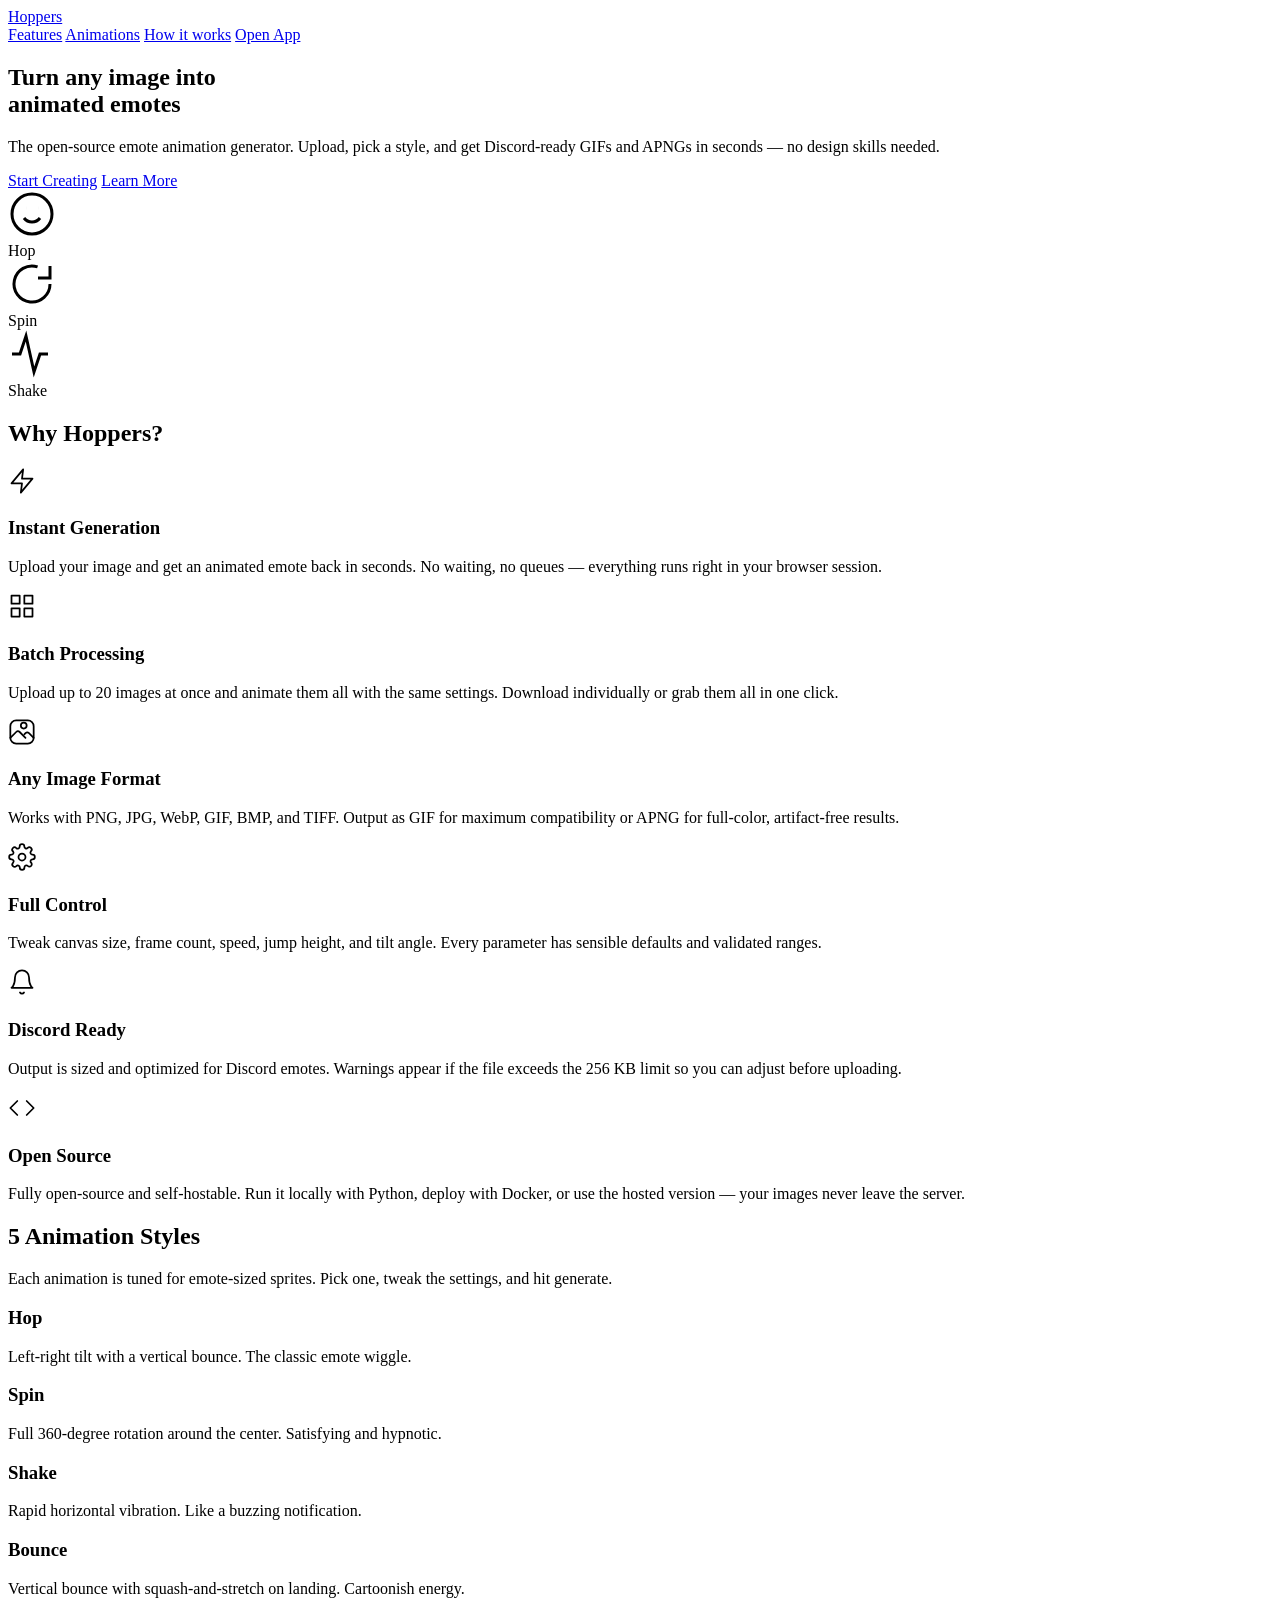
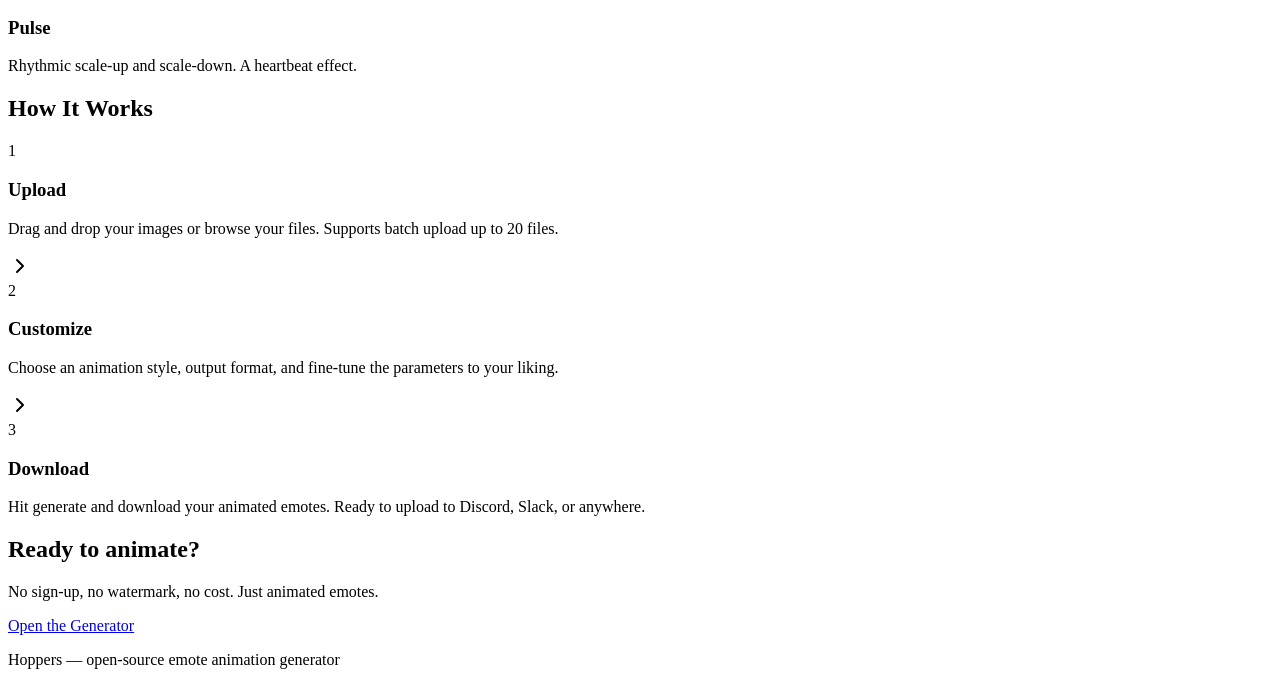
==== web/templates/landing.html @ 4459f93b "Add new animation types, glassmorphism UI, and landing page - Add 4 new animations (spin, shake, bou" ====
<!DOCTYPE html>
<html lang="en">
<head>
  <meta charset="UTF-8">
  <meta name="viewport" content="width=device-width, initial-scale=1.0">
  <title>Hoppers — Animated Emote Generator</title>
  <link rel="preconnect" href="https://fonts.googleapis.com">
  <link rel="preconnect" href="https://fonts.gstatic.com" crossorigin>
  <link href="https://fonts.googleapis.com/css2?family=Inter:wght@400;500;600;700;800&display=swap" rel="stylesheet">
  <link rel="stylesheet" href="/static/style.css">
</head>
<body>

  <!-- Animated background blobs -->
  <div class="bg-blobs" aria-hidden="true">
    <div class="blob blob-1"></div>
    <div class="blob blob-2"></div>
    <div class="blob blob-3"></div>
  </div>

  <!-- Navbar -->
  <nav class="nav-bar">
    <a href="/" class="nav-logo">Hoppers</a>
    <div class="nav-links">
      <a href="#features">Features</a>
      <a href="#animations">Animations</a>
      <a href="#how-it-works">How it works</a>
      <a href="/app" class="btn btn-accent btn-sm">Open App</a>
    </div>
  </nav>

  <div class="container container-landing">

    <!-- Hero -->
    <section class="hero">
      <h1 class="hero-title">Turn any image into<br>animated emotes</h1>
      <p class="hero-sub">The open-source emote animation generator. Upload, pick a style, and get Discord-ready GIFs and APNGs in seconds &mdash; no design skills needed.</p>
      <div class="hero-actions">
        <a href="/app" class="btn btn-hero">Start Creating</a>
        <a href="#features" class="btn btn-ghost">Learn More</a>
      </div>

      <!-- Animated preview cards -->
      <div class="hero-preview">
        <div class="preview-card preview-card-1">
          <div class="preview-emoji">
            <svg width="48" height="48" viewBox="0 0 24 24" fill="none" stroke="currentColor" stroke-width="1.5"><circle cx="12" cy="12" r="10"/><path d="M8 14s1.5 2 4 2 4-2 4-2"/><line x1="9" y1="9" x2="9.01" y2="9"/><line x1="15" y1="9" x2="15.01" y2="9"/></svg>
          </div>
          <span class="preview-label">Hop</span>
        </div>
        <div class="preview-card preview-card-2">
          <div class="preview-emoji">
            <svg width="48" height="48" viewBox="0 0 24 24" fill="none" stroke="currentColor" stroke-width="1.5"><path d="M21 12a9 9 0 11-6.219-8.56"/><polyline points="21 3 21 9 15 9"/></svg>
          </div>
          <span class="preview-label">Spin</span>
        </div>
        <div class="preview-card preview-card-3">
          <div class="preview-emoji">
            <svg width="48" height="48" viewBox="0 0 24 24" fill="none" stroke="currentColor" stroke-width="1.5"><path d="M2 12h4l3-9 4 18 3-9h4"/></svg>
          </div>
          <span class="preview-label">Shake</span>
        </div>
      </div>
    </section>

    <!-- Features -->
    <section id="features" class="landing-section">
      <h2 class="section-title">Why Hoppers?</h2>
      <div class="features-grid">
        <div class="glass-card feature-card">
          <div class="feature-icon">
            <svg width="28" height="28" viewBox="0 0 24 24" fill="none" stroke="currentColor" stroke-width="1.5" stroke-linecap="round" stroke-linejoin="round"><polygon points="13 2 3 14 12 14 11 22 21 10 12 10 13 2"/></svg>
          </div>
          <h3>Instant Generation</h3>
          <p>Upload your image and get an animated emote back in seconds. No waiting, no queues &mdash; everything runs right in your browser session.</p>
        </div>
        <div class="glass-card feature-card">
          <div class="feature-icon">
            <svg width="28" height="28" viewBox="0 0 24 24" fill="none" stroke="currentColor" stroke-width="1.5" stroke-linecap="round" stroke-linejoin="round"><rect x="3" y="3" width="7" height="7"/><rect x="14" y="3" width="7" height="7"/><rect x="14" y="14" width="7" height="7"/><rect x="3" y="14" width="7" height="7"/></svg>
          </div>
          <h3>Batch Processing</h3>
          <p>Upload up to 20 images at once and animate them all with the same settings. Download individually or grab them all in one click.</p>
        </div>
        <div class="glass-card feature-card">
          <div class="feature-icon">
            <svg width="28" height="28" viewBox="0 0 24 24" fill="none" stroke="currentColor" stroke-width="1.5" stroke-linecap="round" stroke-linejoin="round"><circle cx="13.5" cy="6.5" r="2.5"/><path d="M17 2H7a5 5 0 00-5 5v10a5 5 0 005 5h10a5 5 0 005-5V7a5 5 0 00-5-5z"/><path d="M2 17l5-5c.928-.893 2.072-.893 3 0l5 5"/><path d="M14 14l1-1c.928-.893 2.072-.893 3 0l4 4"/></svg>
          </div>
          <h3>Any Image Format</h3>
          <p>Works with PNG, JPG, WebP, GIF, BMP, and TIFF. Output as GIF for maximum compatibility or APNG for full-color, artifact-free results.</p>
        </div>
        <div class="glass-card feature-card">
          <div class="feature-icon">
            <svg width="28" height="28" viewBox="0 0 24 24" fill="none" stroke="currentColor" stroke-width="1.5" stroke-linecap="round" stroke-linejoin="round"><circle cx="12" cy="12" r="3"/><path d="M19.4 15a1.65 1.65 0 00.33 1.82l.06.06a2 2 0 010 2.83 2 2 0 01-2.83 0l-.06-.06a1.65 1.65 0 00-1.82-.33 1.65 1.65 0 00-1 1.51V21a2 2 0 01-4 0v-.09A1.65 1.65 0 009 19.4a1.65 1.65 0 00-1.82.33l-.06.06a2 2 0 01-2.83-2.83l.06-.06A1.65 1.65 0 004.68 15a1.65 1.65 0 00-1.51-1H3a2 2 0 010-4h.09A1.65 1.65 0 004.6 9a1.65 1.65 0 00-.33-1.82l-.06-.06a2 2 0 012.83-2.83l.06.06A1.65 1.65 0 009 4.68a1.65 1.65 0 001-1.51V3a2 2 0 014 0v.09a1.65 1.65 0 001 1.51 1.65 1.65 0 001.82-.33l.06-.06a2 2 0 012.83 2.83l-.06.06A1.65 1.65 0 0019.4 9a1.65 1.65 0 001.51 1H21a2 2 0 010 4h-.09a1.65 1.65 0 00-1.51 1z"/></svg>
          </div>
          <h3>Full Control</h3>
          <p>Tweak canvas size, frame count, speed, jump height, and tilt angle. Every parameter has sensible defaults and validated ranges.</p>
        </div>
        <div class="glass-card feature-card">
          <div class="feature-icon">
            <svg width="28" height="28" viewBox="0 0 24 24" fill="none" stroke="currentColor" stroke-width="1.5" stroke-linecap="round" stroke-linejoin="round"><path d="M18 8A6 6 0 006 8c0 7-3 9-3 9h18s-3-2-3-9"/><path d="M13.73 21a2 2 0 01-3.46 0"/></svg>
          </div>
          <h3>Discord Ready</h3>
          <p>Output is sized and optimized for Discord emotes. Warnings appear if the file exceeds the 256 KB limit so you can adjust before uploading.</p>
        </div>
        <div class="glass-card feature-card">
          <div class="feature-icon">
            <svg width="28" height="28" viewBox="0 0 24 24" fill="none" stroke="currentColor" stroke-width="1.5" stroke-linecap="round" stroke-linejoin="round"><polyline points="16 18 22 12 16 6"/><polyline points="8 6 2 12 8 18"/></svg>
          </div>
          <h3>Open Source</h3>
          <p>Fully open-source and self-hostable. Run it locally with Python, deploy with Docker, or use the hosted version &mdash; your images never leave the server.</p>
        </div>
      </div>
    </section>

    <!-- Animations showcase -->
    <section id="animations" class="landing-section">
      <h2 class="section-title">5 Animation Styles</h2>
      <p class="section-sub">Each animation is tuned for emote-sized sprites. Pick one, tweak the settings, and hit generate.</p>
      <div class="anim-grid">
        <div class="glass-card anim-card">
          <div class="anim-icon anim-icon-hop"></div>
          <h3>Hop</h3>
          <p>Left-right tilt with a vertical bounce. The classic emote wiggle.</p>
        </div>
        <div class="glass-card anim-card">
          <div class="anim-icon anim-icon-spin"></div>
          <h3>Spin</h3>
          <p>Full 360-degree rotation around the center. Satisfying and hypnotic.</p>
        </div>
        <div class="glass-card anim-card">
          <div class="anim-icon anim-icon-shake"></div>
          <h3>Shake</h3>
          <p>Rapid horizontal vibration. Like a buzzing notification.</p>
        </div>
        <div class="glass-card anim-card">
          <div class="anim-icon anim-icon-bounce"></div>
          <h3>Bounce</h3>
          <p>Vertical bounce with squash-and-stretch on landing. Cartoonish energy.</p>
        </div>
        <div class="glass-card anim-card">
          <div class="anim-icon anim-icon-pulse"></div>
          <h3>Pulse</h3>
          <p>Rhythmic scale-up and scale-down. A heartbeat effect.</p>
        </div>
      </div>
    </section>

    <!-- How it works -->
    <section id="how-it-works" class="landing-section">
      <h2 class="section-title">How It Works</h2>
      <div class="steps-row">
        <div class="step">
          <div class="step-number">1</div>
          <h3>Upload</h3>
          <p>Drag and drop your images or browse your files. Supports batch upload up to 20 files.</p>
        </div>
        <div class="step-arrow" aria-hidden="true">
          <svg width="24" height="24" viewBox="0 0 24 24" fill="none" stroke="currentColor" stroke-width="2" stroke-linecap="round" stroke-linejoin="round"><polyline points="9 18 15 12 9 6"/></svg>
        </div>
        <div class="step">
          <div class="step-number">2</div>
          <h3>Customize</h3>
          <p>Choose an animation style, output format, and fine-tune the parameters to your liking.</p>
        </div>
        <div class="step-arrow" aria-hidden="true">
          <svg width="24" height="24" viewBox="0 0 24 24" fill="none" stroke="currentColor" stroke-width="2" stroke-linecap="round" stroke-linejoin="round"><polyline points="9 18 15 12 9 6"/></svg>
        </div>
        <div class="step">
          <div class="step-number">3</div>
          <h3>Download</h3>
          <p>Hit generate and download your animated emotes. Ready to upload to Discord, Slack, or anywhere.</p>
        </div>
      </div>
    </section>

    <!-- CTA -->
    <section class="landing-section cta-section">
      <div class="glass-card cta-card">
        <h2 class="cta-title">Ready to animate?</h2>
        <p class="cta-sub">No sign-up, no watermark, no cost. Just animated emotes.</p>
        <a href="/app" class="btn btn-hero">Open the Generator</a>
      </div>
    </section>

    <footer>
      <p>Hoppers &mdash; open-source emote animation generator</p>
    </footer>
  </div>

</body>
</html>
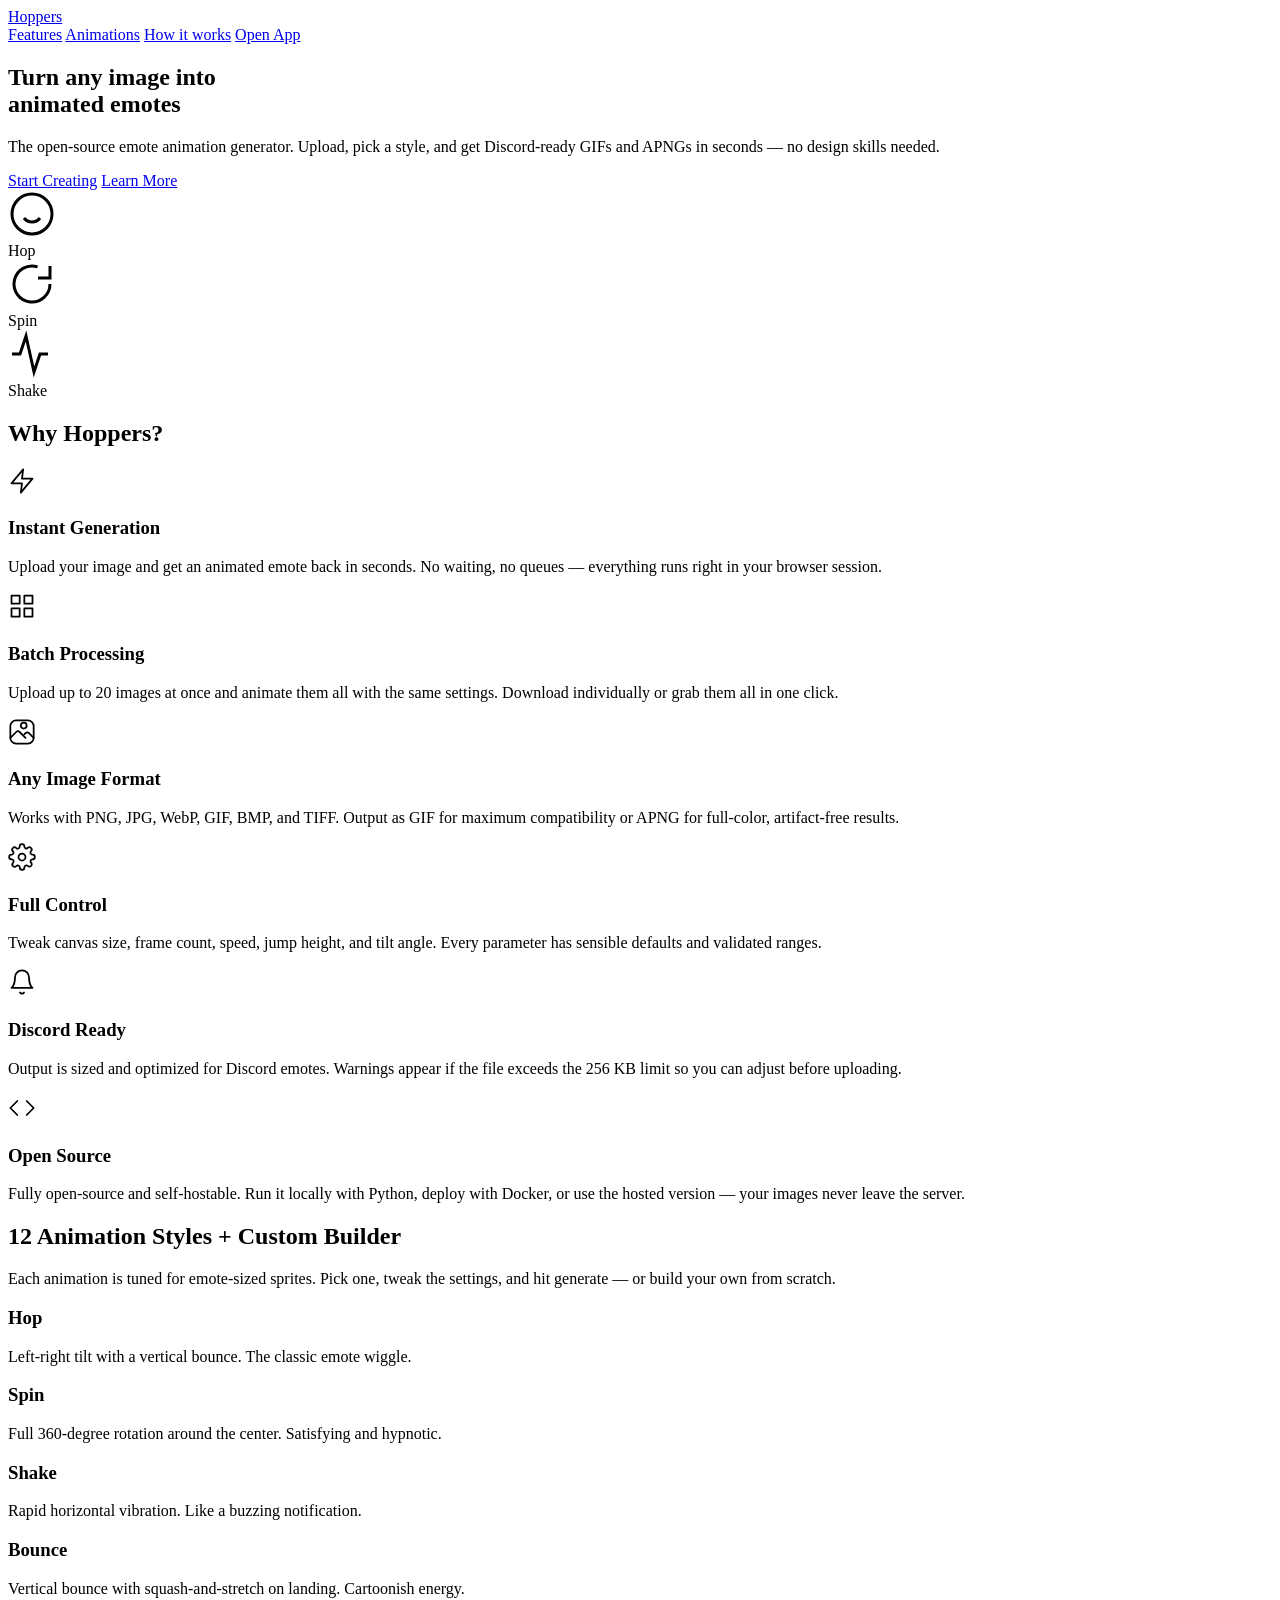
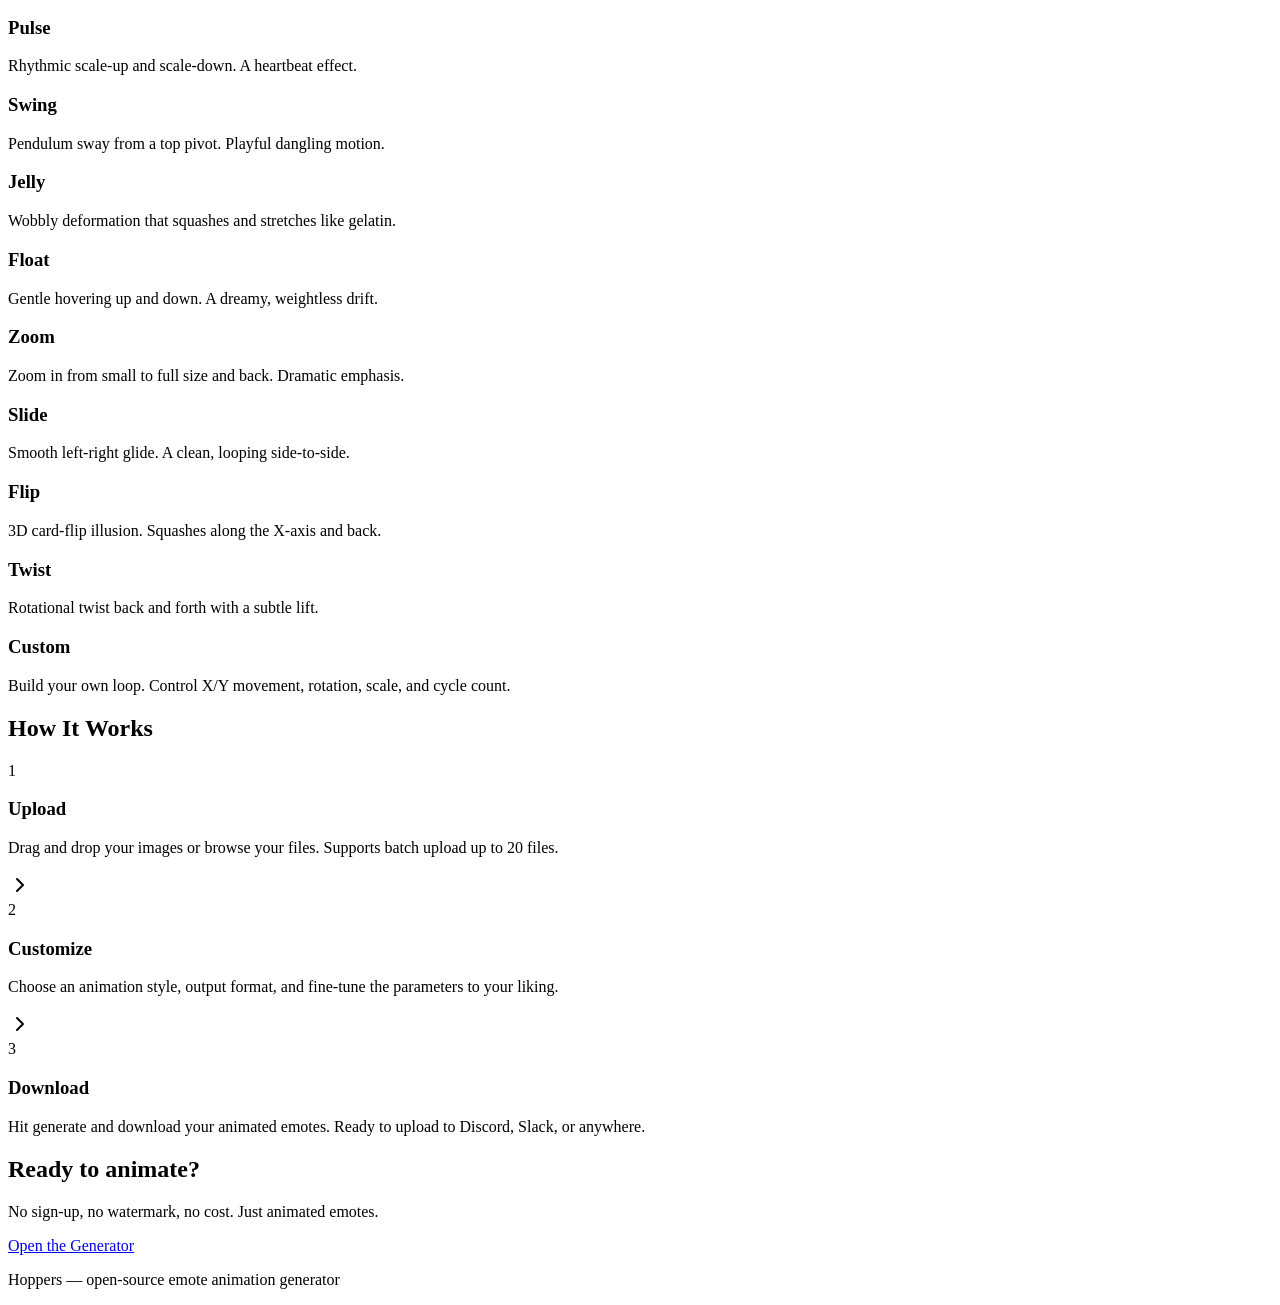
==== commit a80d0cc7: "Add 7 new animation types and custom animation builder New presets: swing, jelly, float, zoom, slide" ====
--- a/web/templates/landing.html
+++ b/web/templates/landing.html
@@ -114,8 +114,8 @@
 
     <!-- Animations showcase -->
     <section id="animations" class="landing-section">
-      <h2 class="section-title">5 Animation Styles</h2>
-      <p class="section-sub">Each animation is tuned for emote-sized sprites. Pick one, tweak the settings, and hit generate.</p>
+      <h2 class="section-title">12 Animation Styles + Custom Builder</h2>
+      <p class="section-sub">Each animation is tuned for emote-sized sprites. Pick one, tweak the settings, and hit generate &mdash; or build your own from scratch.</p>
       <div class="anim-grid">
         <div class="glass-card anim-card">
           <div class="anim-icon anim-icon-hop"></div>
@@ -141,6 +141,46 @@
           <div class="anim-icon anim-icon-pulse"></div>
           <h3>Pulse</h3>
           <p>Rhythmic scale-up and scale-down. A heartbeat effect.</p>
+        </div>
+        <div class="glass-card anim-card">
+          <div class="anim-icon anim-icon-swing"></div>
+          <h3>Swing</h3>
+          <p>Pendulum sway from a top pivot. Playful dangling motion.</p>
+        </div>
+        <div class="glass-card anim-card">
+          <div class="anim-icon anim-icon-jelly"></div>
+          <h3>Jelly</h3>
+          <p>Wobbly deformation that squashes and stretches like gelatin.</p>
+        </div>
+        <div class="glass-card anim-card">
+          <div class="anim-icon anim-icon-float"></div>
+          <h3>Float</h3>
+          <p>Gentle hovering up and down. A dreamy, weightless drift.</p>
+        </div>
+        <div class="glass-card anim-card">
+          <div class="anim-icon anim-icon-zoom"></div>
+          <h3>Zoom</h3>
+          <p>Zoom in from small to full size and back. Dramatic emphasis.</p>
+        </div>
+        <div class="glass-card anim-card">
+          <div class="anim-icon anim-icon-slide"></div>
+          <h3>Slide</h3>
+          <p>Smooth left-right glide. A clean, looping side-to-side.</p>
+        </div>
+        <div class="glass-card anim-card">
+          <div class="anim-icon anim-icon-flip"></div>
+          <h3>Flip</h3>
+          <p>3D card-flip illusion. Squashes along the X-axis and back.</p>
+        </div>
+        <div class="glass-card anim-card">
+          <div class="anim-icon anim-icon-twist"></div>
+          <h3>Twist</h3>
+          <p>Rotational twist back and forth with a subtle lift.</p>
+        </div>
+        <div class="glass-card anim-card anim-card-custom">
+          <div class="anim-icon anim-icon-custom"></div>
+          <h3>Custom</h3>
+          <p>Build your own loop. Control X/Y movement, rotation, scale, and cycle count.</p>
         </div>
       </div>
     </section>
